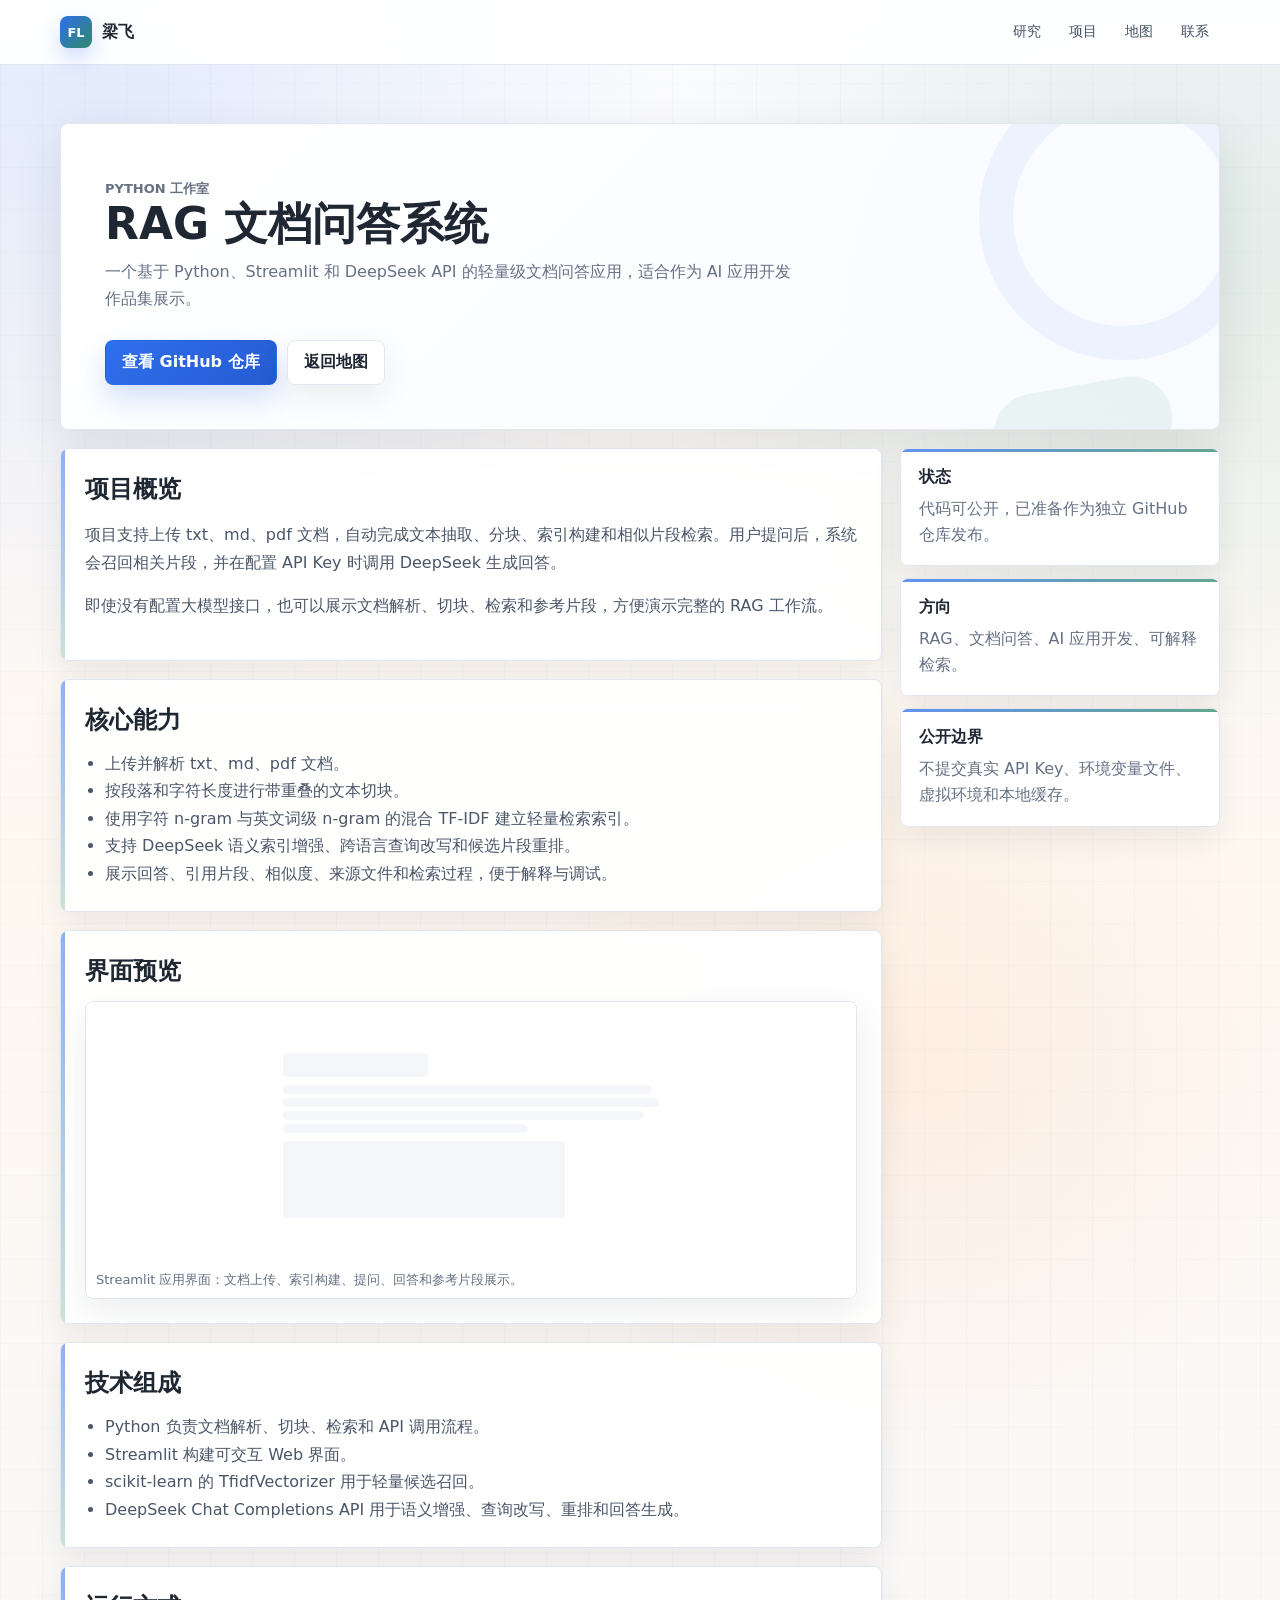
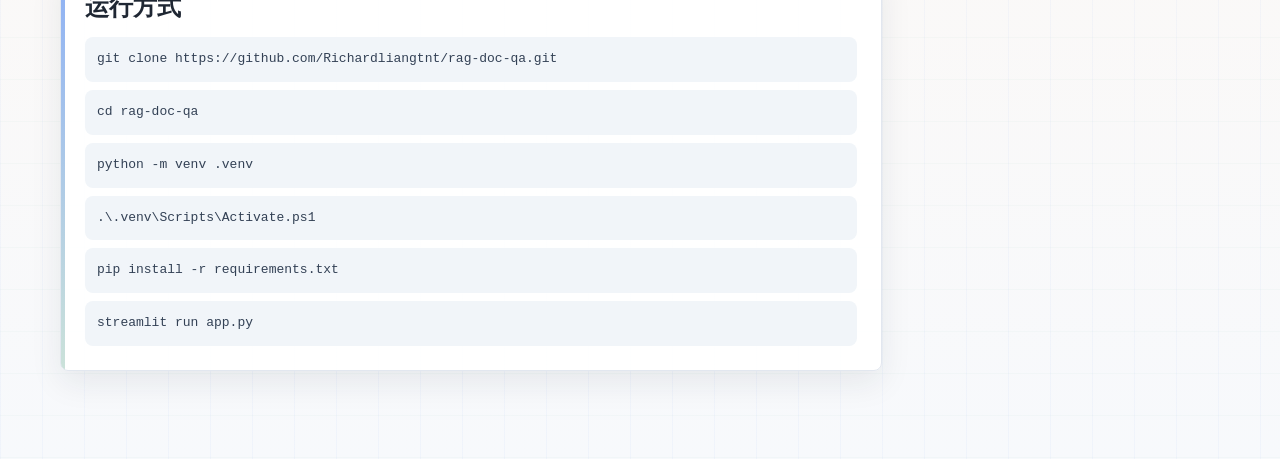
==== projects/rag-doc-qa.html @ cb19a10b "Add RAG document QA portfolio page" ====
<!doctype html>
<html lang="zh-CN">
<head>
  <meta charset="utf-8">
  <meta name="viewport" content="width=device-width, initial-scale=1">
  <title>RAG 文档问答系统 | 梁飞</title>
  <meta name="description" content="基于 Python、Streamlit 和 DeepSeek API 的轻量级 RAG 文档问答项目展示。">
  <link rel="icon" href="../assets/favicon.svg" type="image/svg+xml">
  <meta property="og:type" content="article">
  <meta property="og:title" content="RAG 文档问答系统 | 梁飞">
  <meta property="og:description" content="上传文档、构建轻量检索索引，并结合 DeepSeek API 生成带参考片段的回答。">
  <meta property="og:image" content="../assets/img/rag-app-preview.png">
  <meta name="twitter:card" content="summary_large_image">
  <meta name="twitter:title" content="RAG 文档问答系统 | 梁飞">
  <meta name="twitter:description" content="基于 Python、Streamlit 和 DeepSeek API 的轻量级 RAG 文档问答项目展示。">
  <meta name="twitter:image" content="../assets/img/rag-app-preview.png">
  <link rel="stylesheet" href="../assets/css/styles.css">
</head>
<body>
  <header class="site-header">
    <nav class="nav" aria-label="Primary navigation">
      <a class="brand" href="../index.html"><span class="brand-mark">FL</span><span>梁飞</span></a>
      <div class="nav-links">
        <a href="../index.html#research">研究</a>
        <a href="../index.html#projects">项目</a>
        <a href="../index.html#map">地图</a>
        <a href="../index.html#contact">联系</a>
      </div>
    </nav>
  </header>

  <main class="page project-page">
    <section class="project-hero">
      <p class="eyebrow"><span class="notranslate" translate="no">Python</span> 工作室</p>
      <h1><span class="notranslate" translate="no">RAG</span> 文档问答系统</h1>
      <p>一个基于 <span class="notranslate" translate="no">Python</span>、<span class="notranslate" translate="no">Streamlit</span> 和 <span class="notranslate" translate="no">DeepSeek API</span> 的轻量级文档问答应用，适合作为 AI 应用开发作品集展示。</p>
      <div class="hero-actions">
        <a class="primary-action" href="https://github.com/Richardliangtnt/rag-doc-qa" target="_blank" rel="noreferrer">查看 GitHub 仓库</a>
        <a class="secondary-action" href="../index.html#map">返回地图</a>
      </div>
    </section>

    <div class="project-layout">
      <div>
        <section class="content-block">
          <h2>项目概览</h2>
          <p>项目支持上传 <span class="notranslate" translate="no">txt</span>、<span class="notranslate" translate="no">md</span>、<span class="notranslate" translate="no">pdf</span> 文档，自动完成文本抽取、分块、索引构建和相似片段检索。用户提问后，系统会召回相关片段，并在配置 API Key 时调用 <span class="notranslate" translate="no">DeepSeek</span> 生成回答。</p>
          <p>即使没有配置大模型接口，也可以展示文档解析、切块、检索和参考片段，方便演示完整的 <span class="notranslate" translate="no">RAG</span> 工作流。</p>
        </section>

        <section class="content-block">
          <h2>核心能力</h2>
          <ul>
            <li>上传并解析 <span class="notranslate" translate="no">txt</span>、<span class="notranslate" translate="no">md</span>、<span class="notranslate" translate="no">pdf</span> 文档。</li>
            <li>按段落和字符长度进行带重叠的文本切块。</li>
            <li>使用字符 <span class="notranslate" translate="no">n-gram</span> 与英文词级 <span class="notranslate" translate="no">n-gram</span> 的混合 <span class="notranslate" translate="no">TF-IDF</span> 建立轻量检索索引。</li>
            <li>支持 <span class="notranslate" translate="no">DeepSeek</span> 语义索引增强、跨语言查询改写和候选片段重排。</li>
            <li>展示回答、引用片段、相似度、来源文件和检索过程，便于解释与调试。</li>
          </ul>
        </section>

        <section class="content-block">
          <h2>界面预览</h2>
          <div class="media-grid">
            <figure class="media-wide">
              <img src="../assets/img/rag-app-preview.png" alt="RAG 文档问答系统 Streamlit 界面预览">
              <figcaption><span class="notranslate" translate="no">Streamlit</span> 应用界面：文档上传、索引构建、提问、回答和参考片段展示。</figcaption>
            </figure>
          </div>
        </section>

        <section class="content-block">
          <h2>技术组成</h2>
          <ul>
            <li><span class="notranslate" translate="no">Python</span> 负责文档解析、切块、检索和 API 调用流程。</li>
            <li><span class="notranslate" translate="no">Streamlit</span> 构建可交互 Web 界面。</li>
            <li><span class="notranslate" translate="no">scikit-learn</span> 的 <span class="notranslate" translate="no">TfidfVectorizer</span> 用于轻量候选召回。</li>
            <li><span class="notranslate" translate="no">DeepSeek Chat Completions API</span> 用于语义增强、查询改写、重排和回答生成。</li>
          </ul>
        </section>

        <section class="content-block">
          <h2>运行方式</h2>
          <div class="code-list">
            <code>git clone https://github.com/Richardliangtnt/rag-doc-qa.git</code>
            <code>cd rag-doc-qa</code>
            <code>python -m venv .venv</code>
            <code>.\.venv\Scripts\Activate.ps1</code>
            <code>pip install -r requirements.txt</code>
            <code>streamlit run app.py</code>
          </div>
        </section>
      </div>

      <aside class="side-panel">
        <div class="project-card">
          <strong>状态</strong>
          <p>代码可公开，已准备作为独立 GitHub 仓库发布。</p>
        </div>
        <div class="project-card">
          <strong>方向</strong>
          <p><span class="notranslate" translate="no">RAG</span>、文档问答、AI 应用开发、可解释检索。</p>
        </div>
        <div class="project-card">
          <strong>公开边界</strong>
          <p>不提交真实 API Key、环境变量文件、虚拟环境和本地缓存。</p>
        </div>
      </aside>
    </div>
  </main>
  <script src="../assets/js/main.js?v=20260510-rag"></script>
</body>
</html>
---- assets/css/styles.css ----
:root {
  --ink: #1f2733;
  --muted: #667184;
  --line: #e2e7ef;
  --line-strong: #d4dce8;
  --paper: #ffffff;
  --soft: #f6f8fb;
  --clay: #f08b45;
  --clay-deep: #d96f2e;
  --cream: #fff0df;
  --blue: #2f6fed;
  --green: #2f8a68;
  --amber: #b97124;
  --violet: #6757c8;
  --red: #d64d42;
  --shadow: 0 18px 48px rgba(31, 39, 51, .10);
  --shadow-soft: 0 12px 32px rgba(31, 39, 51, .08);
}

* {
  box-sizing: border-box;
}

html {
  scroll-behavior: smooth;
}

body {
  margin: 0;
  color: var(--ink);
  background:
    linear-gradient(90deg, rgba(47, 111, 237, .035) 1px, transparent 1px),
    linear-gradient(0deg, rgba(47, 138, 104, .028) 1px, transparent 1px),
    radial-gradient(circle at 8% 6%, rgba(47, 111, 237, .12), transparent 26%),
    radial-gradient(circle at 92% 12%, rgba(47, 138, 104, .13), transparent 25%),
    radial-gradient(circle at 72% 52%, rgba(240, 139, 69, .10), transparent 28%),
    linear-gradient(180deg, #fbfcff 0%, #fff8f1 42%, #f7f9fc 100%);
  background-size: 42px 42px, 42px 42px, auto, auto, auto, auto;
  font-family: Inter, ui-sans-serif, system-ui, -apple-system, BlinkMacSystemFont, "Segoe UI", sans-serif;
  letter-spacing: 0;
}

a {
  color: inherit;
  text-decoration: none;
}

img {
  display: block;
  max-width: 100%;
}

.site-header {
  position: sticky;
  top: 0;
  z-index: 20;
  background: rgba(255, 255, 255, .92);
  border-bottom: 1px solid var(--line);
  backdrop-filter: blur(14px);
}

.nav {
  width: min(1160px, calc(100vw - 32px));
  min-height: 64px;
  margin: 0 auto;
  display: flex;
  align-items: center;
  justify-content: space-between;
  gap: 18px;
}

.brand {
  display: inline-flex;
  align-items: center;
  gap: 10px;
  font-weight: 800;
}

.brand-mark {
  width: 32px;
  height: 32px;
  border-radius: 8px;
  display: grid;
  place-items: center;
  color: #fff;
  background: linear-gradient(135deg, var(--blue), var(--green));
  box-shadow: 0 10px 20px rgba(47, 111, 237, .22);
  font-size: 13px;
}

.nav-links {
  display: flex;
  align-items: center;
  gap: 6px;
  color: #435064;
  font-size: 14px;
}

.nav-links a,
.text-link,
.button-link {
  min-height: 36px;
  display: inline-flex;
  align-items: center;
  justify-content: center;
  border-radius: 8px;
  padding: 8px 11px;
}

.nav-links a:hover,
.text-link:hover {
  background: #eef2f7;
}

.nav-links a.is-active {
  color: var(--ink);
  background: #eef2f7;
  font-weight: 850;
}

.button-link {
  color: white;
  background: linear-gradient(135deg, var(--ink), #344154);
  font-weight: 700;
  box-shadow: 0 12px 22px rgba(31, 39, 51, .16);
  transition: transform .18s ease, box-shadow .18s ease, filter .18s ease;
}

.button-link:hover,
.button-link:focus-visible {
  transform: translateY(-2px);
  filter: saturate(1.04);
  box-shadow: 0 16px 30px rgba(31, 39, 51, .20);
}

.page {
  width: min(1160px, calc(100vw - 32px));
  margin: 0 auto;
}

.hero {
  min-height: 560px;
  display: grid;
  grid-template-columns: 1.05fr .95fr;
  gap: 36px;
  align-items: center;
  padding: 72px 0 52px;
}

.hero > div:first-child {
  position: relative;
}

.hero > div:first-child::before {
  content: "";
  position: absolute;
  left: -34px;
  top: -28px;
  width: 132px;
  height: 132px;
  border-radius: 999px;
  background: radial-gradient(circle, rgba(47, 111, 237, .12), transparent 70%);
  z-index: -1;
}

.eyebrow {
  margin: 0 0 14px;
  color: var(--blue);
  font-size: 13px;
  font-weight: 800;
  text-transform: uppercase;
}

h1,
h2,
h3,
p {
  letter-spacing: 0;
}

h1 {
  margin: 0;
  font-size: clamp(42px, 7vw, 76px);
  line-height: .96;
}

.hero-copy {
  max-width: 720px;
  margin: 20px 0 0;
  color: var(--muted);
  font-size: 18px;
  line-height: 1.72;
}

.hero-actions {
  display: flex;
  flex-wrap: wrap;
  gap: 10px;
  margin-top: 28px;
}

.contact-actions {
  display: flex;
  flex-wrap: wrap;
  justify-content: flex-end;
  gap: 10px;
}

.primary-action,
.secondary-action {
  min-height: 44px;
  display: inline-flex;
  align-items: center;
  justify-content: center;
  border-radius: 8px;
  padding: 11px 16px;
  font-weight: 800;
  border: 1px solid transparent;
  transition: transform .18s ease, box-shadow .18s ease, border-color .18s ease, filter .18s ease;
}

.primary-action {
  color: #fff;
  background: linear-gradient(135deg, var(--blue), #255bd2);
  box-shadow: 0 14px 28px rgba(47, 111, 237, .20);
}

.secondary-action {
  background: #fff;
  border-color: var(--line);
  box-shadow: var(--shadow-soft);
}

.primary-action:hover,
.primary-action:focus-visible,
.secondary-action:hover,
.secondary-action:focus-visible {
  transform: translateY(-2px);
  filter: saturate(1.04);
}

.secondary-action:hover,
.secondary-action:focus-visible {
  border-color: rgba(47, 111, 237, .30);
  box-shadow: 0 16px 30px rgba(31, 39, 51, .11);
}

.agent-note {
  width: fit-content;
  max-width: 100%;
  margin: 18px 0 0;
  padding: 10px 12px;
  border: 1px solid rgba(47, 111, 237, .18);
  border-radius: 8px;
  color: #435064;
  background: rgba(255, 255, 255, .78);
  box-shadow: var(--shadow-soft);
  font-size: 13px;
  line-height: 1.55;
}

.hero-panel {
  display: grid;
  gap: 12px;
}

.metric {
  padding: 18px;
  border: 1px solid var(--line);
  border-radius: 8px;
  background:
    linear-gradient(135deg, rgba(255, 255, 255, .98), rgba(248, 251, 255, .94)),
    #fff;
  box-shadow: var(--shadow);
  transition: transform .22s ease, box-shadow .22s ease, border-color .22s ease;
}

.metric:hover {
  transform: translateY(-4px);
  border-color: rgba(47, 111, 237, .22);
  box-shadow: 0 24px 48px rgba(31, 39, 51, .13);
}

.metric strong {
  display: block;
  margin-bottom: 6px;
  font-size: 20px;
}

.metric span {
  color: var(--muted);
  line-height: 1.55;
}

.section {
  padding: 54px 0;
}

.reveal {
  opacity: 0;
  transform: translateY(18px);
  transition: opacity .48s ease, transform .48s ease;
}

.reveal.is-visible {
  opacity: 1;
  transform: none;
}

.section-head {
  display: flex;
  justify-content: space-between;
  align-items: end;
  gap: 18px;
  margin-bottom: 22px;
}

.section-head h2,
.project-hero h1 {
  margin: 0;
  font-size: clamp(28px, 4vw, 44px);
  line-height: 1.08;
}

.section-head p,
.project-hero p {
  margin: 10px 0 0;
  max-width: 700px;
  color: var(--muted);
  line-height: 1.7;
}

.work-grid {
  display: grid;
  grid-template-columns: repeat(2, minmax(0, 1fr));
  gap: 14px;
}

.personal-section {
  padding-top: 18px;
}

.visual-grid {
  display: grid;
  grid-template-columns: 1.1fr .9fr;
  gap: 14px;
}

.visual-card {
  min-height: 260px;
  overflow: hidden;
  display: flex;
  flex-direction: column;
  border: 1px solid var(--line);
  border-radius: 8px;
  background: linear-gradient(180deg, #fff, #fbfcff);
  box-shadow: var(--shadow);
  transition: transform .22s ease, box-shadow .22s ease, border-color .22s ease;
}

.visual-card-large {
  grid-row: span 2;
}

.visual-card img {
  width: 100%;
  height: 190px;
  object-fit: cover;
  object-position: top center;
  background: #fff;
  border-bottom: 1px solid var(--line);
  transition: transform .28s ease, filter .28s ease;
}

.visual-card-large img {
  height: 410px;
  object-fit: contain;
  padding: 18px;
}

.visual-card div {
  padding: 18px;
}

.visual-card strong {
  display: block;
  margin-bottom: 8px;
  font-size: 18px;
}

.visual-card p {
  margin: 0;
  color: var(--muted);
  line-height: 1.65;
}

.visual-card:hover,
.visual-card:focus-visible {
  transform: translateY(-8px);
  border-color: rgba(47, 111, 237, .36);
  box-shadow: 0 26px 58px rgba(31, 39, 51, .16);
}

.visual-card:hover img,
.visual-card:focus-visible img {
  transform: scale(1.025);
  filter: saturate(1.05) contrast(1.03);
}

.visual-card:focus-visible {
  outline: 3px solid rgba(47, 111, 237, .35);
  outline-offset: 3px;
}

.work-card,
.content-block,
.project-card {
  border: 1px solid var(--line);
  border-radius: 8px;
  background: rgba(255, 255, 255, .96);
  box-shadow: var(--shadow-soft);
}

.work-card {
  min-height: 218px;
  padding: 22px;
  display: flex;
  flex-direction: column;
  gap: 14px;
  position: relative;
  overflow: hidden;
  transition: transform .22s ease, box-shadow .22s ease, border-color .22s ease;
}

.work-card::before {
  content: "";
  position: absolute;
  left: 0;
  right: 0;
  top: 0;
  height: 3px;
  background: linear-gradient(90deg, var(--blue), var(--green), var(--amber));
  opacity: .72;
}

.work-card:hover {
  transform: translateY(-5px);
  border-color: rgba(47, 111, 237, .22);
  box-shadow: 0 24px 48px rgba(31, 39, 51, .13);
}

.work-card.featured {
  border-color: rgba(47, 111, 237, .28);
  background: linear-gradient(180deg, #fff, #f7faff);
}

.tag-row {
  display: flex;
  flex-wrap: wrap;
  gap: 7px;
}

.tag {
  display: inline-flex;
  align-items: center;
  min-height: 26px;
  padding: 5px 9px;
  border-radius: 999px;
  color: #334155;
  background: #eef2f7;
  font-size: 12px;
  font-weight: 750;
}

.tag.blue { color: #fff; background: var(--blue); }
.tag.green { color: #fff; background: var(--green); }
.tag.amber { color: #fff; background: var(--amber); }
.tag.violet { color: #fff; background: var(--violet); }

.work-card h3 {
  margin: 0;
  font-size: 22px;
}

.work-card p {
  margin: 0;
  color: var(--muted);
  line-height: 1.65;
}

.work-card .text-link {
  width: fit-content;
  margin-top: auto;
  padding-left: 0;
  color: var(--blue);
  font-weight: 800;
}

.map-shell {
  perspective: 1100px;
  border-radius: 8px;
  border: 1px solid #ecc7a6;
  overflow: hidden;
  background: #fff;
  box-shadow: var(--shadow);
}

.map-toolbar {
  min-height: 56px;
  padding: 14px 18px;
  display: flex;
  align-items: center;
  justify-content: space-between;
  gap: 14px;
  border-bottom: 1px solid #f0d5bd;
  background: #fffaf6;
}

.map-toolbar strong {
  display: block;
  font-size: 15px;
}

.map-toolbar span {
  display: block;
  color: #806553;
  font-size: 13px;
  line-height: 1.4;
}

.project-map {
  position: relative;
  height: 540px;
  overflow: hidden;
  cursor: crosshair;
  user-select: none;
  background:
    radial-gradient(circle at 15% 18%, rgba(255, 255, 255, .44), transparent 20%),
    radial-gradient(circle at 82% 10%, rgba(255, 245, 217, .45), transparent 22%),
    linear-gradient(90deg, rgba(255, 255, 255, .10) 1px, transparent 1px),
    linear-gradient(0deg, rgba(255, 255, 255, .10) 1px, transparent 1px),
    linear-gradient(160deg, #ffa65a 0%, var(--clay) 50%, var(--clay-deep) 100%);
  background-size: auto, auto, 64px 64px, 64px 64px, auto;
}

.project-map::before,
.project-map::after {
  content: "";
  position: absolute;
  pointer-events: none;
}

.project-map::before {
  inset: 0;
  background:
    linear-gradient(115deg, rgba(255, 255, 255, .24), transparent 35%),
    radial-gradient(circle at 50% 100%, rgba(92, 47, 24, .18), transparent 45%);
}

.project-map::after {
  right: 36px;
  top: 34px;
  width: 74px;
  height: 74px;
  border-radius: 999px;
  background: rgba(255, 246, 210, .75);
  box-shadow: 0 0 44px rgba(255, 237, 156, .58);
}

.map-cloud {
  position: absolute;
  z-index: 1;
  width: 118px;
  height: 34px;
  border-radius: 999px;
  background: rgba(255, 255, 255, .56);
  box-shadow: 24px -10px 0 rgba(255, 255, 255, .42), 48px 5px 0 rgba(255, 255, 255, .30);
  filter: blur(.2px);
  pointer-events: none;
}

.map-cloud.c1 {
  left: 70px;
  top: 42px;
}

.map-cloud.c2 {
  right: 120px;
  top: 92px;
  transform: scale(.78);
}

.map-lake {
  position: absolute;
  z-index: 1;
  right: 52px;
  bottom: 42px;
  width: 138px;
  height: 54px;
  border-radius: 52% 48% 56% 44%;
  background:
    linear-gradient(135deg, rgba(255, 255, 255, .38), transparent 44%),
    linear-gradient(180deg, #99d9eb, #57afd1);
  box-shadow: inset 0 0 0 5px rgba(255, 255, 255, .22), 0 18px 24px rgba(64, 97, 105, .18);
  transform: rotate(-8deg) skewX(-8deg);
}

.map-ground {
  position: absolute;
  left: 50%;
  top: 52%;
  width: 760px;
  height: 360px;
  border-radius: 28px;
  background:
    linear-gradient(135deg, rgba(255, 249, 238, .95), rgba(255, 222, 187, .88)),
    repeating-linear-gradient(90deg, rgba(214, 142, 78, .08) 0 1px, transparent 1px 34px);
  transform: translate(-50%, -50%) rotate(-8deg) skewX(-8deg);
  box-shadow: 0 28px 0 rgba(180, 91, 40, .30), 0 52px 52px rgba(120, 62, 28, .22);
}

.map-ground::before {
  content: "";
  position: absolute;
  inset: 20px;
  border: 2px dashed rgba(203, 139, 82, .22);
  border-radius: 22px;
}

.map-ground::after {
  content: "";
  position: absolute;
  left: 38px;
  right: 38px;
  bottom: -26px;
  height: 34px;
  border-radius: 0 0 24px 24px;
  background: rgba(146, 74, 38, .22);
}

.map-road {
  position: absolute;
  left: 50%;
  top: 52%;
  width: 680px;
  height: 44px;
  border-radius: 8px;
  background:
    linear-gradient(90deg, rgba(255, 255, 255, .34) 0 8px, transparent 8px 24px),
    linear-gradient(180deg, #ffe0c2, #f4bd8c);
  background-size: 38px 100%, auto;
  transform: translate(-50%, -50%) rotate(-8deg) skewX(-8deg);
  box-shadow: inset 0 0 0 2px rgba(181, 103, 52, .10), 0 12px 18px rgba(128, 65, 32, .13);
}

.map-road::after {
  content: "";
  position: absolute;
  left: 308px;
  top: -155px;
  width: 46px;
  height: 336px;
  border-radius: 8px;
  background:
    linear-gradient(0deg, rgba(255, 255, 255, .34) 0 8px, transparent 8px 24px),
    linear-gradient(180deg, #ffe0c2, #f4bd8c);
  background-size: 100% 38px, auto;
  box-shadow: inset 0 0 0 2px rgba(181, 103, 52, .10);
}

.map-road.branch {
  width: 360px;
  left: 35%;
  top: 36%;
  transform: translate(-50%, -50%) rotate(-28deg) skewX(-8deg);
}

.map-road.branch::after {
  display: none;
}

.map-building {
  --building: var(--blue);
  --building-side: rgba(35, 65, 124, .30);
  --roof: rgba(255, 255, 255, .24);
  position: absolute;
  z-index: 5;
  width: 132px;
  min-height: 90px;
  display: grid;
  place-items: center;
  padding: 12px;
  border: 0;
  border-radius: 8px 8px 5px 5px;
  color: #fff;
  background:
    linear-gradient(135deg, var(--roof), transparent 40%),
    linear-gradient(180deg, color-mix(in srgb, var(--building), white 8%), var(--building));
  box-shadow:
    0 20px 0 var(--building-side),
    0 31px 24px rgba(81, 47, 28, .24);
  transform: rotate(-8deg) skewX(-6deg);
  transform-origin: center bottom;
  transition: transform .22s ease, box-shadow .22s ease, filter .22s ease;
  cursor: pointer;
}

.map-building::before {
  content: "";
  position: absolute;
  left: 9px;
  right: 9px;
  top: -18px;
  height: 28px;
  border-radius: 7px 7px 4px 4px;
  background:
    linear-gradient(135deg, rgba(255, 255, 255, .38), transparent 45%),
    color-mix(in srgb, var(--building), black 10%);
  transform: skewX(-18deg);
  box-shadow: 0 10px 16px rgba(81, 47, 28, .16);
}

.map-building::after {
  content: "";
  position: absolute;
  right: -13px;
  top: 6px;
  width: 14px;
  height: calc(100% + 12px);
  border-radius: 0 5px 5px 0;
  background: var(--building-side);
  transform: skewY(40deg);
  transform-origin: left top;
}

.map-building span {
  position: relative;
  z-index: 1;
  display: block;
  transform: skewX(6deg) rotate(8deg);
  font-size: 16px;
  line-height: 1.05;
  font-weight: 900;
  text-align: center;
  text-shadow: 0 4px 0 rgba(78, 42, 27, .14);
}

.map-building small {
  display: block;
  margin-top: 6px;
  font-size: 11px;
  line-height: 1.25;
  font-weight: 750;
  opacity: .9;
}

.map-building[data-project="published"] { left: 90px; top: 95px; --building: var(--blue); --building-side: rgba(27, 74, 160, .34); }
.map-building[data-project="rl"] { left: 372px; top: 78px; --building: var(--violet); --building-side: rgba(76, 62, 158, .34); }
.map-building[data-project="iot"] { right: 130px; top: 168px; --building: var(--green); --building-side: rgba(39, 111, 82, .34); }
.map-building[data-project="traffic"] { left: 222px; bottom: 72px; --building: var(--amber); --building-side: rgba(142, 85, 31, .34); color: #fff8ed; }
.map-building[data-project="python"] { right: 190px; bottom: 70px; --building: #fff0ba; --building-side: rgba(154, 112, 46, .30); color: #4e3823; }

.map-building:hover,
.map-building:focus-visible {
  transform: translateY(-8px) rotate(-8deg) skewX(-6deg);
  filter: saturate(1.08) contrast(1.04);
  box-shadow:
    0 24px 0 var(--building-side),
    0 42px 34px rgba(81, 47, 28, .28);
}

.map-building.is-active {
  outline: 4px solid rgba(255, 255, 255, .82);
  transform: translateY(-9px) rotate(-8deg) skewX(-6deg);
  box-shadow:
    0 25px 0 var(--building-side),
    0 0 0 7px rgba(255, 255, 255, .28),
    0 42px 34px rgba(81, 47, 28, .30);
}

.tree,
.rock {
  position: absolute;
  z-index: 2;
}

.tree {
  width: 34px;
  height: 92px;
  border-radius: 18px 18px 6px 6px;
  background: linear-gradient(180deg, #fff079, #d9c846);
  box-shadow: 0 14px 18px rgba(112, 72, 30, .14);
}

.tree::after {
  content: "";
  position: absolute;
  bottom: -25px;
  left: 13px;
  width: 8px;
  height: 28px;
  border-radius: 3px;
  background: #b96e3d;
}

.tree.t1 { right: 66px; top: 66px; transform: rotate(-8deg); }
.tree.t2 { right: 336px; top: 48px; transform: rotate(5deg); }
.tree.t3 { left: 62px; bottom: 72px; transform: rotate(3deg); }
.tree.t4 { right: 70px; bottom: 104px; transform: rotate(7deg); }
.tree.t5 { left: 580px; bottom: 46px; transform: rotate(-6deg) scale(.72); }
.tree.t6 { left: 430px; top: 186px; transform: rotate(8deg) scale(.62); }

.rock {
  width: 42px;
  height: 18px;
  border-radius: 999px;
  background: linear-gradient(180deg, #fff7eb, #dfb894);
  box-shadow: 0 10px 14px rgba(101, 57, 26, .13);
}

.rock.r1 { left: 555px; top: 132px; }
.rock.r2 { left: 70px; top: 245px; }
.rock.r3 { right: 98px; top: 340px; }

.map-sign {
  position: absolute;
  z-index: 4;
  left: 52%;
  bottom: 26px;
  min-width: 126px;
  padding: 8px 10px;
  border: 2px solid #8a5232;
  border-radius: 7px;
  color: #5d3924;
  background: linear-gradient(180deg, #fff0ba, #e4b363);
  box-shadow: 0 14px 18px rgba(92, 48, 27, .18);
  font-size: 12px;
  font-weight: 900;
  text-align: center;
  transform: rotate(-8deg) skewX(-8deg);
  animation: sign-float 2.8s ease-in-out infinite;
}

.map-sign::after {
  content: "";
  position: absolute;
  left: 50%;
  top: 100%;
  width: 8px;
  height: 28px;
  border-radius: 0 0 3px 3px;
  background: #8a5232;
  transform: translateX(-50%);
}

@keyframes sign-float {
  0%,
  100% {
    translate: 0 0;
  }
  50% {
    translate: 0 -4px;
  }
}

.map-car {
  position: absolute;
  z-index: 9;
  left: 50%;
  top: 50%;
  width: 62px;
  height: 40px;
  border: 4px solid #7a3328;
  border-radius: 9px;
  background:
    linear-gradient(135deg, rgba(255, 255, 255, .28), transparent 42%),
    var(--red);
  box-shadow: 0 13px 0 rgba(122, 51, 40, .24), 0 25px 20px rgba(92, 48, 27, .26);
  transform: translate(-50%, -50%) rotate(-8deg);
  transition: transform .08s linear;
}

.map-car::before {
  content: "";
  position: absolute;
  left: 13px;
  top: -16px;
  width: 30px;
  height: 18px;
  border: 4px solid #7a3328;
  border-bottom: 0;
  border-radius: 7px 7px 0 0;
  background: #f5a069;
}

.map-car::after {
  content: "";
  position: absolute;
  left: 9px;
  top: 7px;
  width: 12px;
  height: 8px;
  border-radius: 3px;
  background: rgba(255, 244, 207, .84);
  box-shadow: 27px 0 0 rgba(255, 244, 207, .84);
}

.wheel {
  position: absolute;
  bottom: -11px;
  width: 15px;
  height: 15px;
  border: 3px solid #fff1e5;
  border-radius: 999px;
  background: #382c28;
}

.map-car.is-moving .wheel {
  animation: wheel-spin .34s linear infinite;
}

@keyframes wheel-spin {
  to {
    transform: rotate(360deg);
  }
}

.wheel.left { left: 6px; }
.wheel.right { right: 6px; }

.map-card {
  position: absolute;
  z-index: 15;
  left: 18px;
  bottom: 18px;
  width: min(380px, calc(100% - 36px));
  padding: 18px;
  border: 1px solid rgba(255, 255, 255, .72);
  border-radius: 8px;
  background: rgba(255, 255, 255, .94);
  box-shadow: 0 20px 44px rgba(86, 44, 21, .22);
  backdrop-filter: blur(12px);
  transform: translateY(0);
  animation: map-card-in .22s ease both;
}

@keyframes map-card-in {
  from {
    opacity: 0;
    transform: translateY(10px);
  }
  to {
    opacity: 1;
    transform: translateY(0);
  }
}

.map-card h3 {
  margin: 0 0 8px;
  font-size: 20px;
}

.map-card p {
  margin: 0 0 12px;
  color: var(--muted);
  line-height: 1.55;
}

.map-enter-hint {
  margin: 10px 0 0;
  color: #806553;
  font-size: 12px;
  font-weight: 750;
}

.map-card.is-hidden {
  display: none;
}

.preview-page {
  padding-bottom: 70px;
}

.preview-hero {
  margin-top: 34px;
}

.three-preview-shell {
  margin-top: 18px;
  overflow: hidden;
  border: 1px solid #ecc7a6;
  border-radius: 8px;
  background: #fff;
  box-shadow: var(--shadow);
}

.three-preview-toolbar {
  min-height: 58px;
  padding: 14px 18px;
  display: flex;
  align-items: center;
  justify-content: space-between;
  gap: 14px;
  border-bottom: 1px solid #f0d5bd;
  background: #fffaf6;
}

.three-preview-toolbar strong,
.three-preview-toolbar span {
  display: block;
}

.three-preview-toolbar span {
  margin-top: 2px;
  color: #806553;
  font-size: 13px;
}

.three-stage {
  position: relative;
  height: min(720px, calc(100vh - 220px));
  min-height: 520px;
  overflow: hidden;
  background: #ffa65a;
  cursor: grab;
  touch-action: none;
}

.three-stage:active {
  cursor: grabbing;
}

.three-stage canvas {
  width: 100%;
  height: 100%;
  display: block;
}

.three-label-layer {
  position: absolute;
  inset: 0;
  z-index: 3;
  pointer-events: none;
}

.three-label {
  position: absolute;
  max-width: 150px;
  min-height: 30px;
  border: 1px solid rgba(255, 255, 255, .70);
  border-radius: 8px;
  padding: 6px 9px;
  color: #263241;
  background: rgba(255, 255, 255, .86);
  box-shadow: 0 12px 24px rgba(76, 40, 19, .16);
  font-size: 12px;
  font-weight: 850;
  line-height: 1.25;
  pointer-events: auto;
  backdrop-filter: blur(10px);
}

.three-label:hover,
.three-label:focus-visible {
  background: #fff;
  outline: 3px solid rgba(47, 111, 237, .24);
}

.three-project-card {
  position: absolute;
  z-index: 4;
  left: 18px;
  bottom: 18px;
  width: min(380px, calc(100% - 36px));
  padding: 18px;
  border: 1px solid rgba(255, 255, 255, .76);
  border-radius: 8px;
  background: rgba(255, 255, 255, .94);
  box-shadow: 0 20px 44px rgba(86, 44, 21, .24);
  backdrop-filter: blur(12px);
  transform: translateY(10px);
  opacity: 0;
  transition: opacity .2s ease, transform .2s ease;
}

.three-project-card.is-visible {
  transform: translateY(0);
  opacity: 1;
}

.three-project-card h2 {
  margin: 10px 0 8px;
  font-size: 22px;
}

.three-project-card p {
  margin: 0 0 12px;
  color: var(--muted);
  line-height: 1.55;
}

.three-loading {
  position: absolute;
  inset: 0;
  z-index: 5;
  display: grid;
  place-items: center;
  color: #fff;
  background: linear-gradient(160deg, #ffa65a, #d96f2e);
  font-weight: 850;
}

.project-page {
  padding: 58px 0 70px;
}

.project-hero {
  position: relative;
  overflow: hidden;
  padding: 44px;
  border: 1px solid var(--line);
  border-radius: 8px;
  background:
    linear-gradient(135deg, rgba(255, 255, 255, .97), rgba(248, 251, 255, .92)),
    radial-gradient(circle at 86% 18%, rgba(47, 111, 237, .12), transparent 26%),
    #fff;
  box-shadow: var(--shadow);
}

.project-hero::before {
  content: "";
  position: absolute;
  right: -48px;
  top: -52px;
  width: 220px;
  height: 220px;
  border-radius: 999px;
  border: 34px solid rgba(47, 111, 237, .06);
}

.project-hero::after {
  content: "";
  position: absolute;
  right: 46px;
  bottom: -38px;
  width: 180px;
  height: 82px;
  border-radius: 999px;
  background: rgba(47, 138, 104, .08);
  transform: rotate(-10deg);
}

.project-hero > * {
  position: relative;
  z-index: 1;
}

.project-layout {
  display: grid;
  grid-template-columns: minmax(0, 1fr) 320px;
  gap: 18px;
  margin-top: 18px;
}

.content-block {
  position: relative;
  overflow: hidden;
  padding: 24px;
  margin-bottom: 18px;
  transition: transform .2s ease, box-shadow .2s ease, border-color .2s ease;
}

.content-block::before {
  content: "";
  position: absolute;
  left: 0;
  top: 0;
  width: 4px;
  height: 100%;
  background: linear-gradient(180deg, rgba(47, 111, 237, .55), rgba(47, 138, 104, .25));
}

.content-block:hover {
  transform: translateY(-2px);
  border-color: rgba(47, 111, 237, .18);
  box-shadow: 0 18px 42px rgba(31, 39, 51, .11);
}

.content-block h2 {
  margin: 0 0 14px;
  font-size: 24px;
}

.content-block h3 {
  margin: 20px 0 10px;
  font-size: 18px;
}

.content-block p,
.content-block li {
  color: #4b5668;
  line-height: 1.72;
}

.content-block ul {
  margin: 0;
  padding-left: 20px;
}

.side-panel {
  align-self: start;
  position: sticky;
  top: 86px;
  display: grid;
  gap: 12px;
}

.project-card {
  position: relative;
  overflow: hidden;
  padding: 18px;
}

.project-card::before {
  content: "";
  position: absolute;
  inset: 0 0 auto;
  height: 3px;
  background: linear-gradient(90deg, var(--blue), var(--green));
  opacity: .75;
}

.project-card strong {
  display: block;
  margin-bottom: 8px;
}

.project-card p {
  margin: 0;
  color: var(--muted);
  line-height: 1.6;
}

.media-grid {
  display: grid;
  grid-template-columns: repeat(2, minmax(0, 1fr));
  gap: 12px;
}

.media-grid.figure-stack {
  grid-template-columns: 1fr;
}

.media-grid figure {
  margin: 0;
  overflow: hidden;
  border: 1px solid var(--line);
  border-radius: 8px;
  background: #fff;
  box-shadow: var(--shadow-soft);
  transition: transform .22s ease, box-shadow .22s ease, border-color .22s ease;
}

.media-grid figure:hover,
.paper-gallery figure:hover {
  transform: translateY(-4px);
  border-color: rgba(47, 111, 237, .24);
  box-shadow: 0 22px 44px rgba(31, 39, 51, .13);
}

.media-grid img {
  width: 100%;
  height: 260px;
  object-fit: cover;
  object-position: top center;
  background: #fff;
  transition: transform .28s ease, filter .28s ease;
}

.media-grid figure:hover img {
  transform: scale(1.018);
  filter: saturate(1.04) contrast(1.02);
}

.media-grid .media-wide {
  grid-column: 1 / -1;
}

.interface-gallery img {
  height: 300px;
  border-bottom: 1px solid var(--line);
}

.interface-gallery .media-wide img {
  height: auto;
}

.media-grid figcaption {
  padding: 9px 10px;
  color: var(--muted);
  font-size: 13px;
}

.figure-stack figure {
  overflow-x: auto;
  background: #fff;
}

.figure-stack img {
  width: 100%;
  height: auto;
  min-width: 760px;
  object-fit: contain;
  background: #fff;
}

.paper-gallery {
  display: grid;
  grid-template-columns: repeat(2, minmax(0, 1fr));
  gap: 14px;
}

.paper-gallery figure {
  margin: 0;
  overflow: hidden;
  border: 1px solid var(--line);
  border-radius: 8px;
  background: #fff;
  box-shadow: 0 14px 34px rgba(31, 39, 51, .08);
  transition: transform .22s ease, box-shadow .22s ease, border-color .22s ease;
}

.paper-gallery img {
  width: 100%;
  height: 280px;
  object-fit: contain;
  object-position: top center;
  padding: 12px;
  background: #fff;
  border-bottom: 1px solid var(--line);
}

.paper-gallery figcaption {
  padding: 12px 14px;
  color: var(--muted);
  font-size: 13px;
  line-height: 1.55;
}

.paper-gallery .paper-feature {
  grid-column: 1 / -1;
}

.paper-gallery .paper-feature img {
  height: 430px;
}

.code-list {
  display: grid;
  gap: 8px;
}

.code-list code,
.citation {
  display: block;
  overflow-wrap: anywhere;
  padding: 12px;
  border-radius: 8px;
  color: #334155;
  background: #f1f5f9;
  line-height: 1.6;
}

.site-footer {
  margin-top: 60px;
  padding: 28px 0 44px;
  color: var(--muted);
  border-top: 1px solid var(--line);
}

.footer-row {
  width: min(1160px, calc(100vw - 32px));
  margin: 0 auto;
  display: flex;
  justify-content: space-between;
  gap: 18px;
}

@media (prefers-reduced-motion: reduce) {
  html {
    scroll-behavior: auto;
  }

  *,
  *::before,
  *::after {
    animation-duration: .01ms !important;
    animation-iteration-count: 1 !important;
    scroll-behavior: auto !important;
    transition-duration: .01ms !important;
  }

  .reveal {
    opacity: 1;
    transform: none;
  }
}

@media (max-width: 920px) {
  .nav {
    align-items: flex-start;
    flex-direction: column;
    padding: 12px 0;
  }

  .nav-links {
    flex-wrap: wrap;
  }

  .hero,
  .project-layout {
    grid-template-columns: 1fr;
  }

  .hero {
    min-height: auto;
    padding-top: 42px;
  }

  .work-grid,
  .visual-grid,
  .paper-gallery,
  .media-grid {
    grid-template-columns: 1fr;
  }

  .paper-gallery .paper-feature img {
    height: 320px;
  }

  .visual-card-large {
    grid-row: auto;
  }

  .visual-card-large img {
    height: 300px;
  }

  .section-head,
  .map-toolbar,
  .three-preview-toolbar,
  .contact-actions,
  .footer-row {
    align-items: flex-start;
    flex-direction: column;
  }

  .contact-actions {
    justify-content: flex-start;
  }

  .three-stage {
    height: 620px;
  }

  .project-map {
    height: 680px;
  }

  .map-ground {
    width: 620px;
    height: 500px;
  }

  .map-road {
    width: 530px;
    top: 51%;
  }

  .map-building {
    width: 118px;
    min-height: 84px;
  }

  .map-building[data-project="published"] { left: 34px; top: 70px; }
  .map-building[data-project="rl"] { right: 40px; left: auto; top: 96px; }
  .map-building[data-project="iot"] { right: 36px; top: 294px; }
  .map-building[data-project="traffic"] { left: 34px; bottom: 118px; }
  .map-building[data-project="python"] { right: 42px; bottom: 80px; }

  .map-lake {
    right: 24px;
    bottom: 34px;
    width: 104px;
  }

  .map-sign {
    left: 42%;
    bottom: 28px;
  }

  .side-panel {
    position: static;
  }
}

@media (max-width: 560px) {
  .page {
    width: min(100vw - 24px, 1160px);
  }

  h1 {
    font-size: 42px;
  }

  .project-hero {
    padding: 24px;
  }

  .content-block {
    padding: 18px;
  }

  .agent-note {
    font-size: 12px;
  }

  .map-cloud.c2,
  .tree.t6,
  .rock.r3 {
    display: none;
  }

  .three-stage {
    min-height: 560px;
  }

  .three-project-card {
    left: 12px;
    bottom: 12px;
    width: calc(100% - 24px);
  }
}
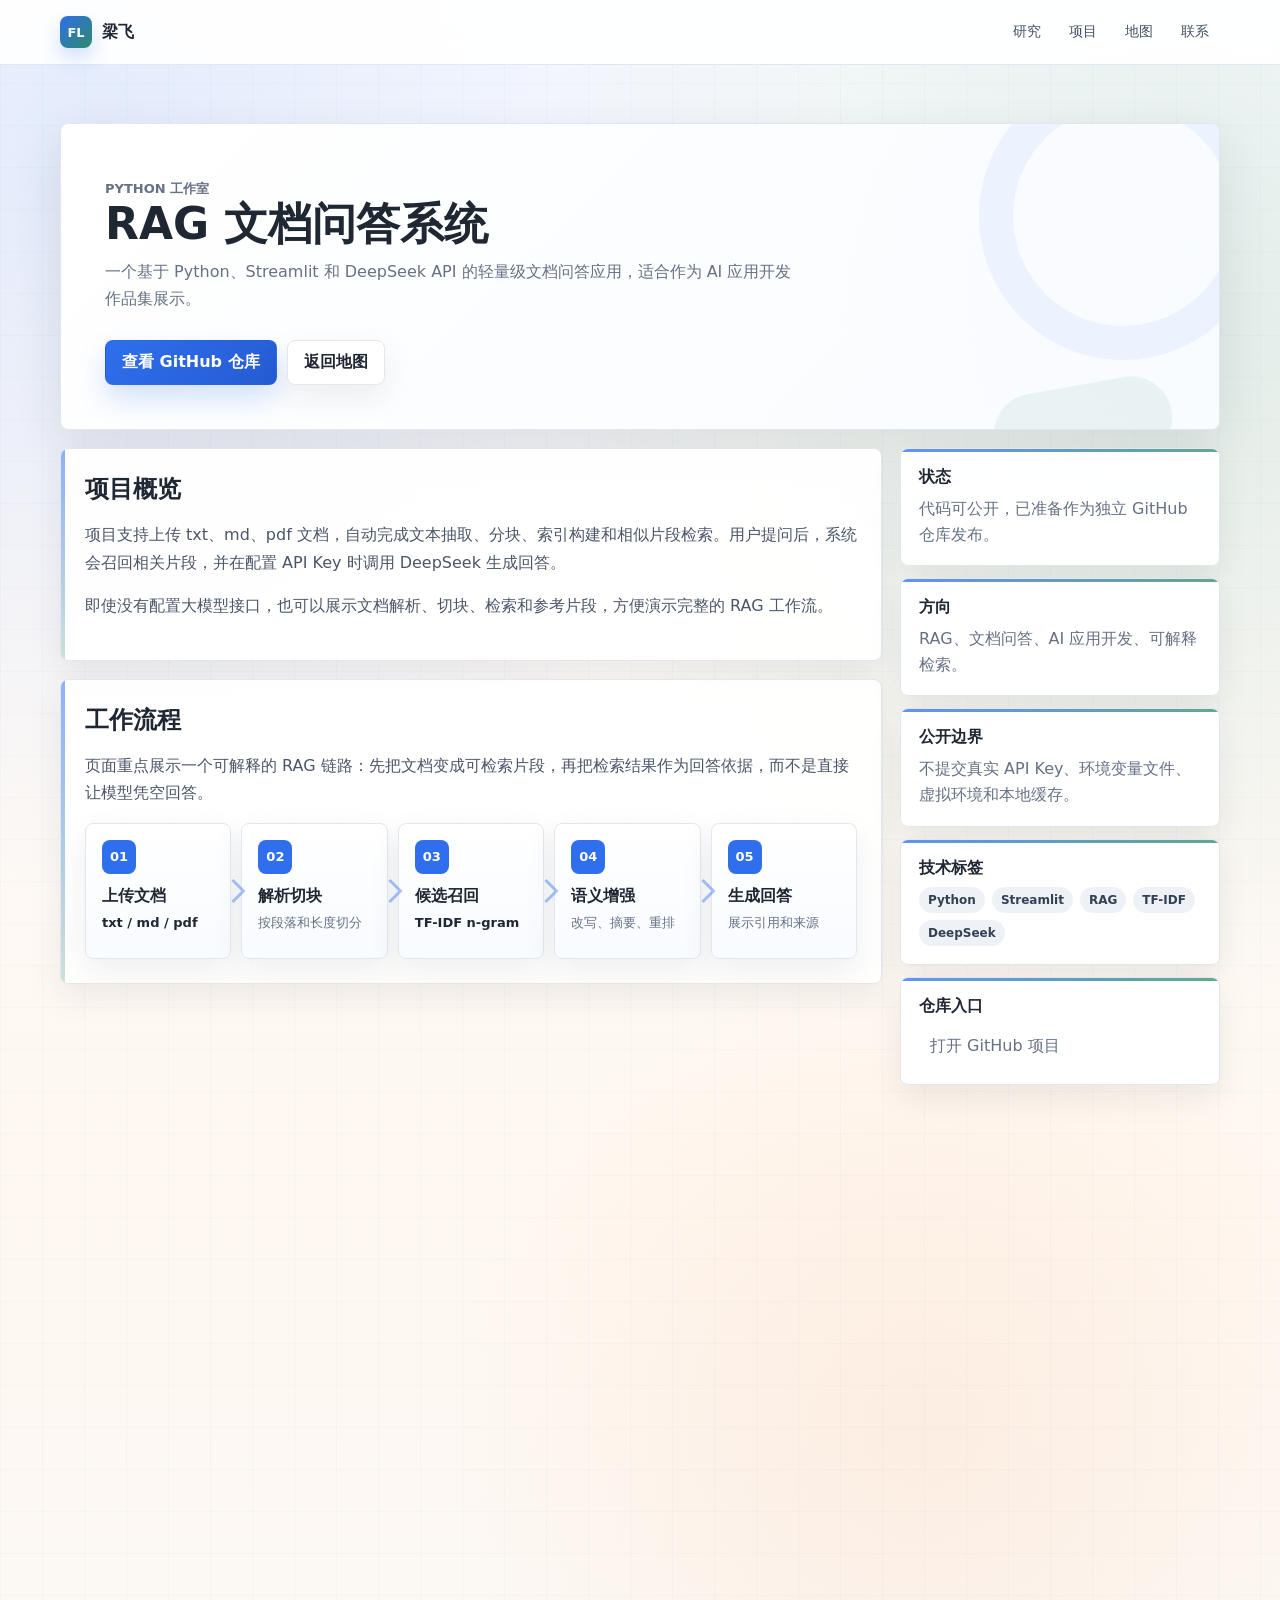
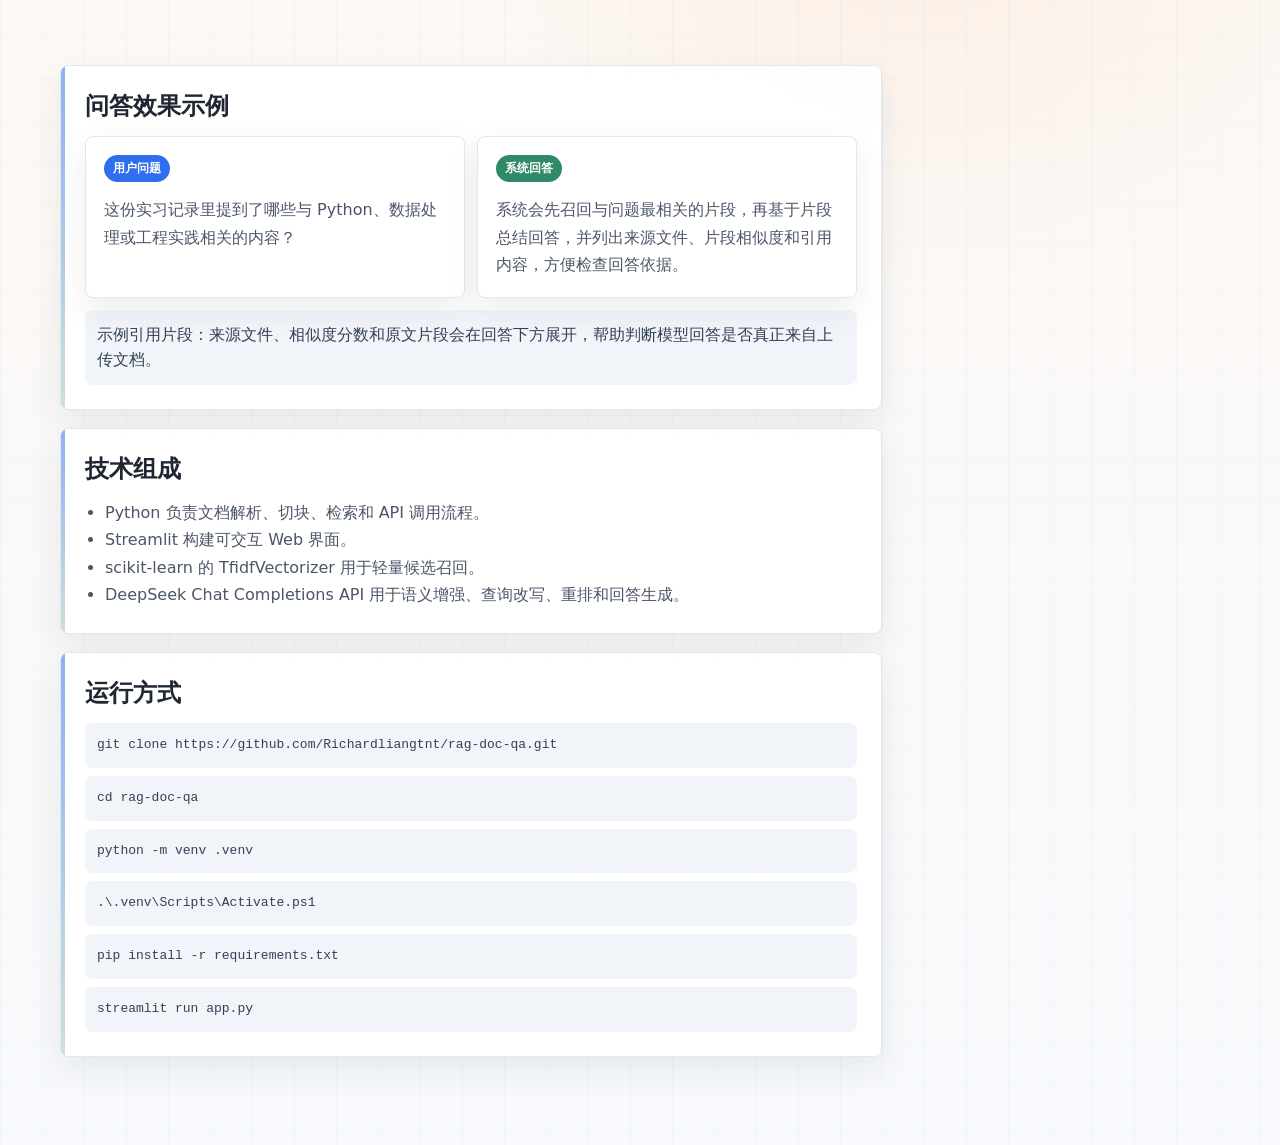
==== commit 61a7e403: "Enrich RAG document QA page" ====
--- a/projects/rag-doc-qa.html
+++ b/projects/rag-doc-qa.html
@@ -49,6 +49,38 @@
         </section>
 
         <section class="content-block">
+          <h2>工作流程</h2>
+          <p>页面重点展示一个可解释的 <span class="notranslate" translate="no">RAG</span> 链路：先把文档变成可检索片段，再把检索结果作为回答依据，而不是直接让模型凭空回答。</p>
+          <div class="flow-strip" aria-label="RAG 文档问答工作流程">
+            <div class="flow-step">
+              <strong>01</strong>
+              <span>上传文档</span>
+              <p><span class="notranslate" translate="no">txt / md / pdf</span></p>
+            </div>
+            <div class="flow-step">
+              <strong>02</strong>
+              <span>解析切块</span>
+              <p>按段落和长度切分</p>
+            </div>
+            <div class="flow-step">
+              <strong>03</strong>
+              <span>候选召回</span>
+              <p><span class="notranslate" translate="no">TF-IDF n-gram</span></p>
+            </div>
+            <div class="flow-step">
+              <strong>04</strong>
+              <span>语义增强</span>
+              <p>改写、摘要、重排</p>
+            </div>
+            <div class="flow-step">
+              <strong>05</strong>
+              <span>生成回答</span>
+              <p>展示引用和来源</p>
+            </div>
+          </div>
+        </section>
+
+        <section class="content-block">
           <h2>核心能力</h2>
           <ul>
             <li>上传并解析 <span class="notranslate" translate="no">txt</span>、<span class="notranslate" translate="no">md</span>、<span class="notranslate" translate="no">pdf</span> 文档。</li>
@@ -66,6 +98,23 @@
               <img src="../assets/img/rag-app-preview.png" alt="RAG 文档问答系统 Streamlit 界面预览">
               <figcaption><span class="notranslate" translate="no">Streamlit</span> 应用界面：文档上传、索引构建、提问、回答和参考片段展示。</figcaption>
             </figure>
+          </div>
+        </section>
+
+        <section class="content-block">
+          <h2>问答效果示例</h2>
+          <div class="qa-showcase">
+            <div class="qa-panel">
+              <span class="tag blue">用户问题</span>
+              <p>这份实习记录里提到了哪些与 <span class="notranslate" translate="no">Python</span>、数据处理或工程实践相关的内容？</p>
+            </div>
+            <div class="qa-panel">
+              <span class="tag green">系统回答</span>
+              <p>系统会先召回与问题最相关的片段，再基于片段总结回答，并列出来源文件、片段相似度和引用内容，方便检查回答依据。</p>
+            </div>
+          </div>
+          <div class="citation">
+            示例引用片段：来源文件、相似度分数和原文片段会在回答下方展开，帮助判断模型回答是否真正来自上传文档。
           </div>
         </section>
 
@@ -105,6 +154,20 @@
           <strong>公开边界</strong>
           <p>不提交真实 API Key、环境变量文件、虚拟环境和本地缓存。</p>
         </div>
+        <div class="project-card">
+          <strong>技术标签</strong>
+          <div class="tag-row">
+            <span class="tag notranslate" translate="no">Python</span>
+            <span class="tag notranslate" translate="no">Streamlit</span>
+            <span class="tag notranslate" translate="no">RAG</span>
+            <span class="tag notranslate" translate="no">TF-IDF</span>
+            <span class="tag notranslate" translate="no">DeepSeek</span>
+          </div>
+        </div>
+        <div class="project-card">
+          <strong>仓库入口</strong>
+          <p><a class="text-link" href="https://github.com/Richardliangtnt/rag-doc-qa" target="_blank" rel="noreferrer">打开 GitHub 项目</a></p>
+        </div>
       </aside>
     </div>
   </main>
--- a/assets/css/styles.css
+++ b/assets/css/styles.css
@@ -1371,6 +1371,87 @@
   line-height: 1.6;
 }
 
+.flow-strip {
+  display: grid;
+  grid-template-columns: repeat(5, minmax(0, 1fr));
+  gap: 10px;
+  margin-top: 16px;
+}
+
+.flow-step {
+  position: relative;
+  min-height: 136px;
+  padding: 16px;
+  border: 1px solid var(--line);
+  border-radius: 8px;
+  background: linear-gradient(180deg, #fff, #f8fbff);
+  box-shadow: var(--shadow-soft);
+}
+
+.flow-step::after {
+  content: "";
+  position: absolute;
+  top: 50%;
+  right: -12px;
+  z-index: 2;
+  width: 14px;
+  height: 14px;
+  border-top: 3px solid rgba(47, 111, 237, .42);
+  border-right: 3px solid rgba(47, 111, 237, .42);
+  transform: translateY(-50%) rotate(45deg);
+}
+
+.flow-step:last-child::after {
+  display: none;
+}
+
+.flow-step strong {
+  display: inline-grid;
+  width: 34px;
+  height: 34px;
+  place-items: center;
+  margin-bottom: 12px;
+  border-radius: 8px;
+  color: #fff;
+  background: var(--blue);
+  font-size: 13px;
+}
+
+.flow-step span {
+  display: block;
+  color: var(--ink);
+  font-weight: 850;
+}
+
+.flow-step p {
+  margin: 6px 0 0;
+  color: var(--muted);
+  font-size: 13px;
+  line-height: 1.5;
+}
+
+.qa-showcase {
+  display: grid;
+  grid-template-columns: repeat(2, minmax(0, 1fr));
+  gap: 12px;
+  margin: 14px 0 12px;
+}
+
+.qa-panel {
+  min-height: 160px;
+  padding: 18px;
+  border: 1px solid var(--line);
+  border-radius: 8px;
+  background: #fff;
+  box-shadow: var(--shadow-soft);
+}
+
+.qa-panel p {
+  margin: 14px 0 0;
+  color: #4b5668;
+  line-height: 1.72;
+}
+
 .site-footer {
   margin-top: 60px;
   padding: 28px 0 44px;
@@ -1430,8 +1511,24 @@
   .work-grid,
   .visual-grid,
   .paper-gallery,
-  .media-grid {
+  .media-grid,
+  .qa-showcase {
     grid-template-columns: 1fr;
+  }
+
+  .flow-strip {
+    grid-template-columns: 1fr;
+  }
+
+  .flow-step {
+    min-height: auto;
+  }
+
+  .flow-step::after {
+    top: auto;
+    right: 50%;
+    bottom: -12px;
+    transform: translateX(50%) rotate(135deg);
   }
 
   .paper-gallery .paper-feature img {
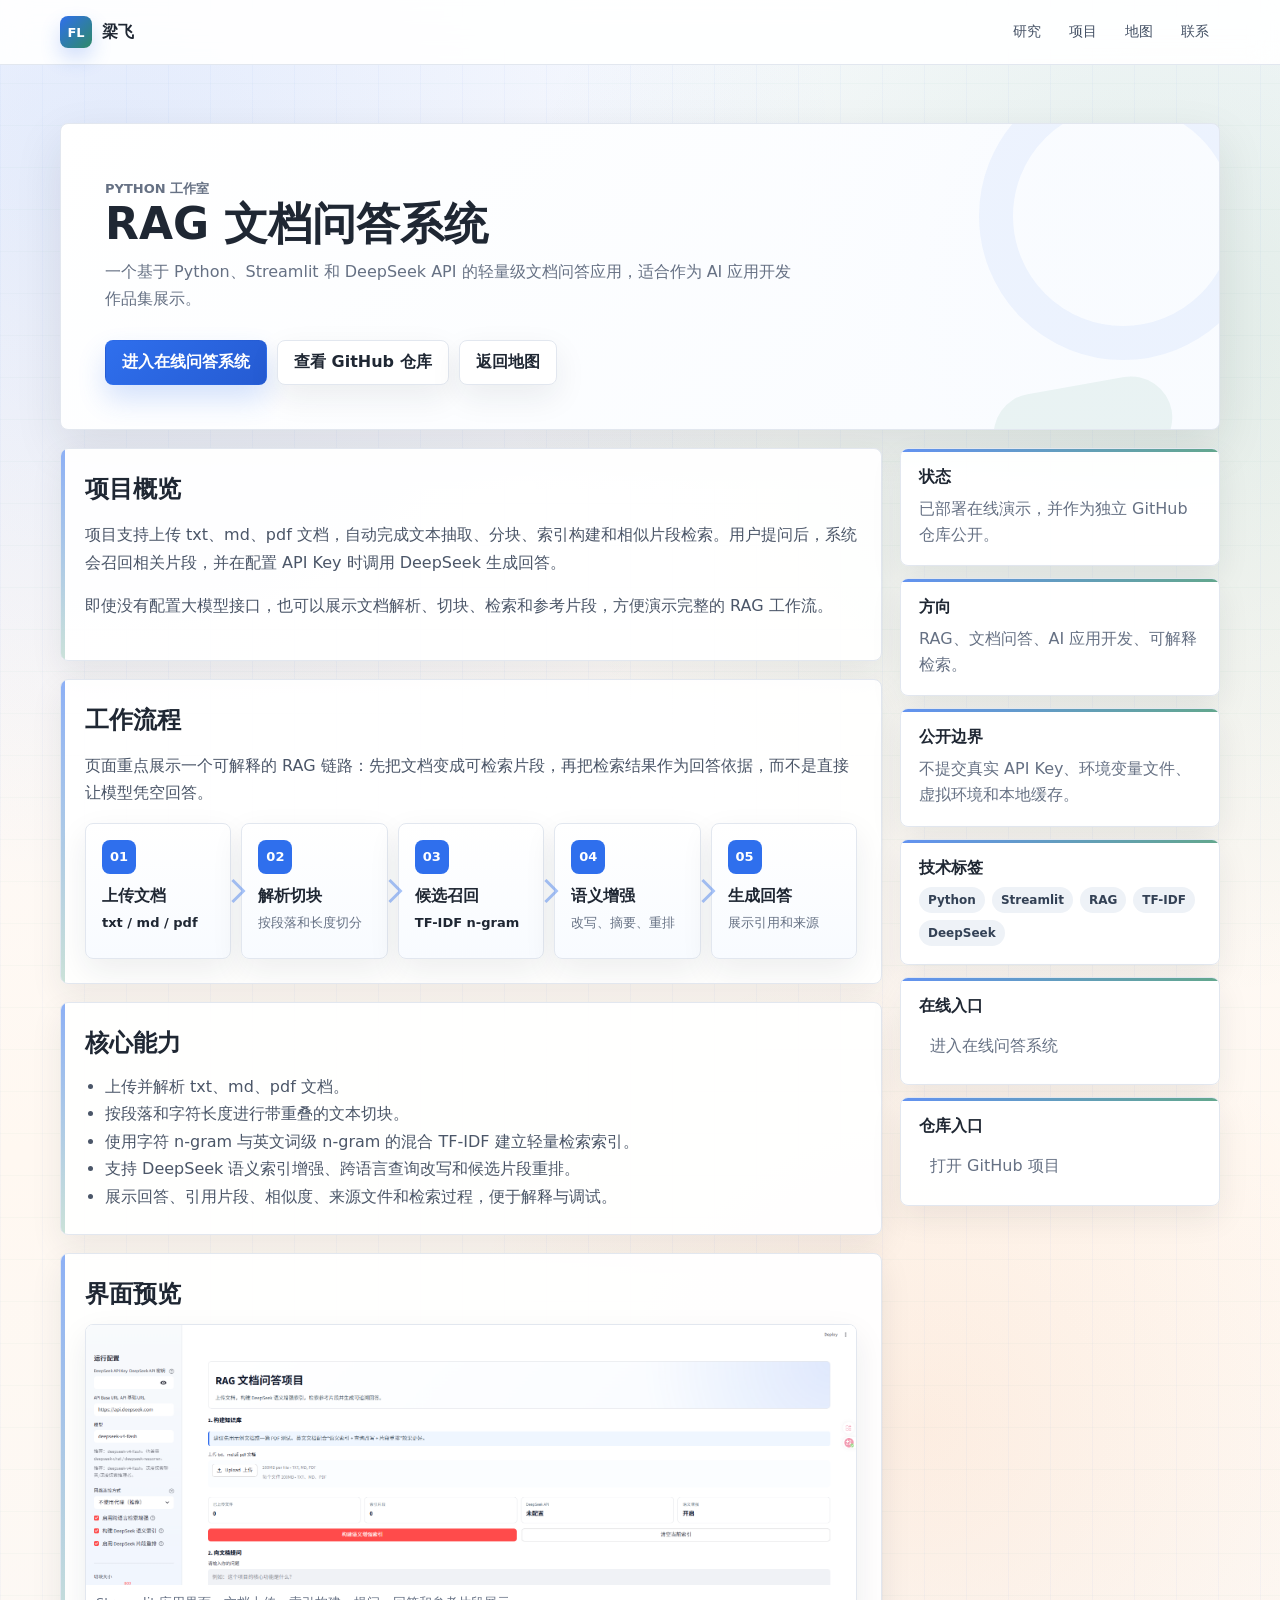
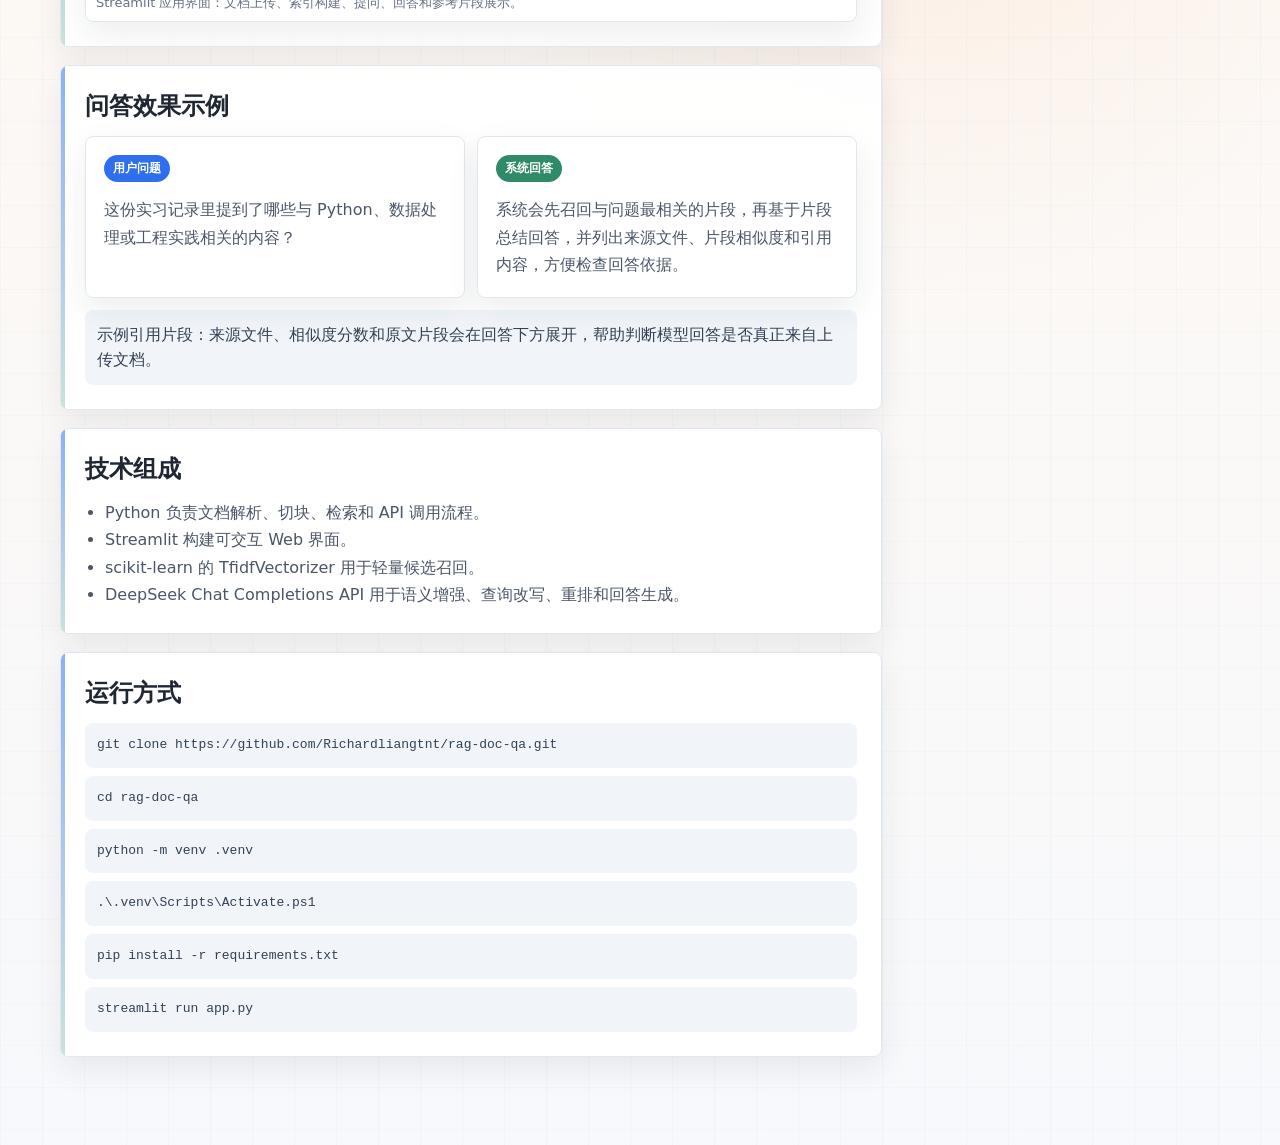
==== commit f92ab4d3: "Add live RAG app link" ====
--- a/projects/rag-doc-qa.html
+++ b/projects/rag-doc-qa.html
@@ -35,7 +35,8 @@
       <h1><span class="notranslate" translate="no">RAG</span> 文档问答系统</h1>
       <p>一个基于 <span class="notranslate" translate="no">Python</span>、<span class="notranslate" translate="no">Streamlit</span> 和 <span class="notranslate" translate="no">DeepSeek API</span> 的轻量级文档问答应用，适合作为 AI 应用开发作品集展示。</p>
       <div class="hero-actions">
-        <a class="primary-action" href="https://github.com/Richardliangtnt/rag-doc-qa" target="_blank" rel="noreferrer">查看 GitHub 仓库</a>
+        <a class="primary-action" href="https://rag-doc-app-wami9czpfcbpmspv2nlccv.streamlit.app/" target="_blank" rel="noreferrer">进入在线问答系统</a>
+        <a class="secondary-action" href="https://github.com/Richardliangtnt/rag-doc-qa" target="_blank" rel="noreferrer">查看 GitHub 仓库</a>
         <a class="secondary-action" href="../index.html#map">返回地图</a>
       </div>
     </section>
@@ -144,7 +145,7 @@
       <aside class="side-panel">
         <div class="project-card">
           <strong>状态</strong>
-          <p>代码可公开，已准备作为独立 GitHub 仓库发布。</p>
+          <p>已部署在线演示，并作为独立 GitHub 仓库公开。</p>
         </div>
         <div class="project-card">
           <strong>方向</strong>
@@ -165,6 +166,10 @@
           </div>
         </div>
         <div class="project-card">
+          <strong>在线入口</strong>
+          <p><a class="text-link" href="https://rag-doc-app-wami9czpfcbpmspv2nlccv.streamlit.app/" target="_blank" rel="noreferrer">进入在线问答系统</a></p>
+        </div>
+        <div class="project-card">
           <strong>仓库入口</strong>
           <p><a class="text-link" href="https://github.com/Richardliangtnt/rag-doc-qa" target="_blank" rel="noreferrer">打开 GitHub 项目</a></p>
         </div>
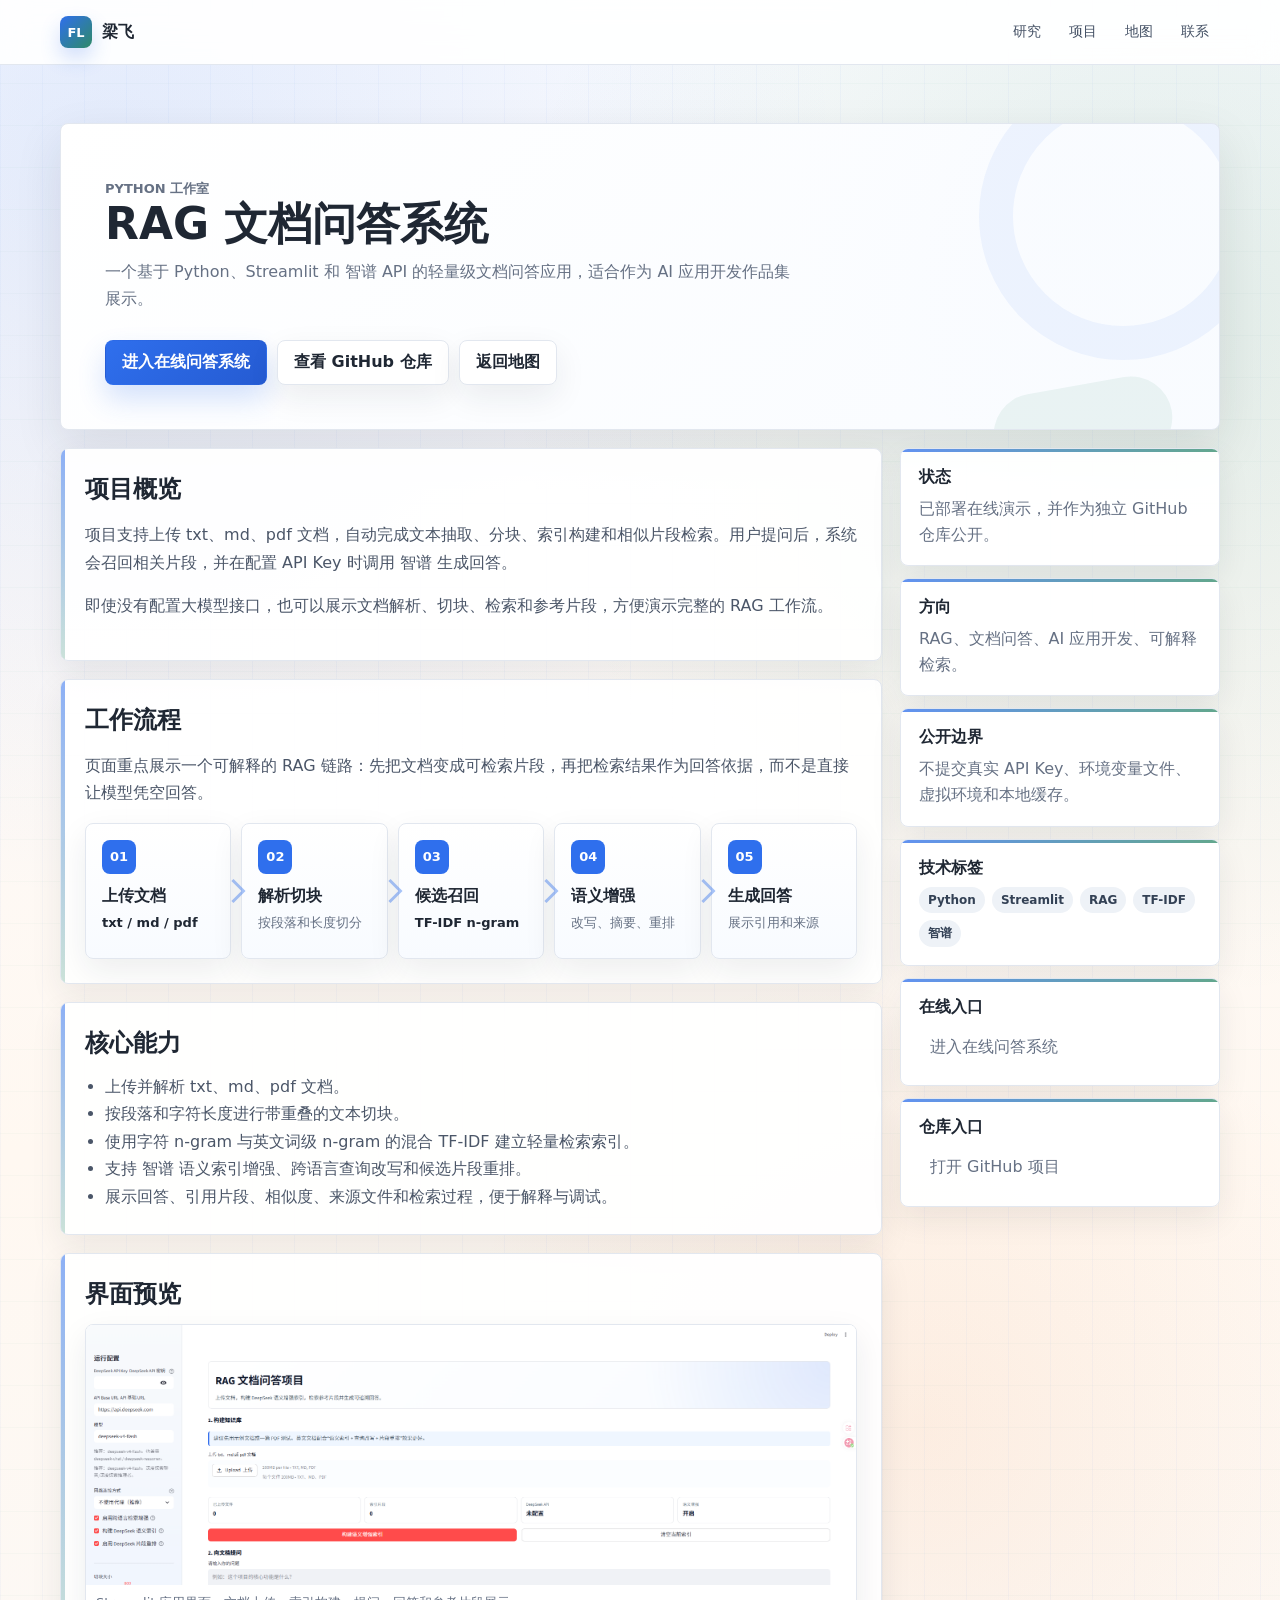
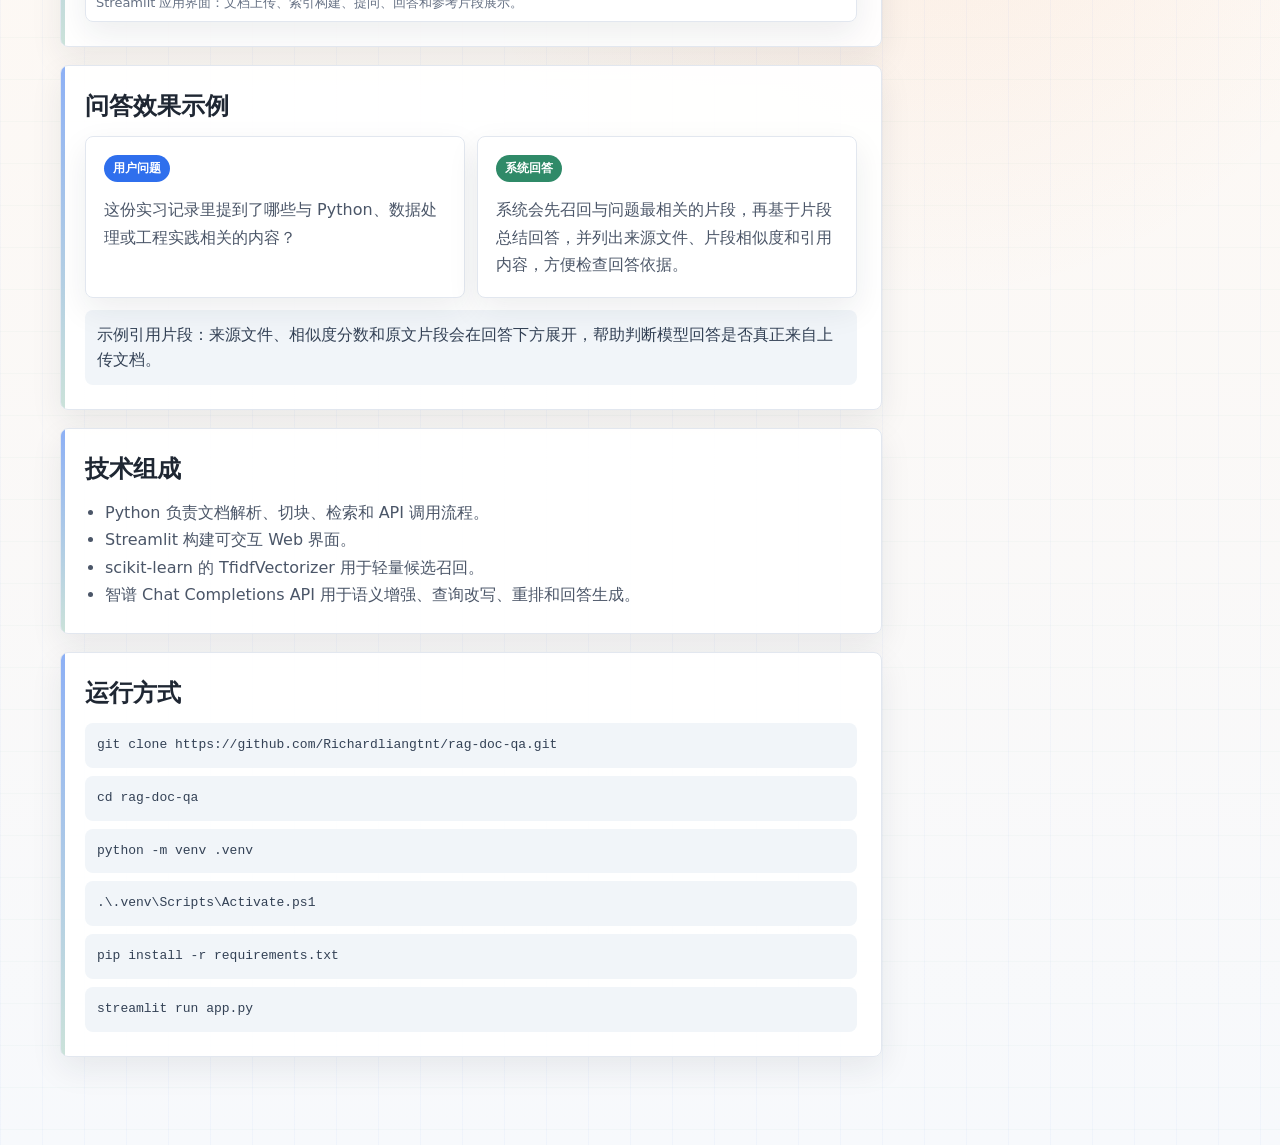
==== commit 739060f2: "Update RAG project page for Zhipu API" ====
--- a/projects/rag-doc-qa.html
+++ b/projects/rag-doc-qa.html
@@ -4,15 +4,15 @@
   <meta charset="utf-8">
   <meta name="viewport" content="width=device-width, initial-scale=1">
   <title>RAG 文档问答系统 | 梁飞</title>
-  <meta name="description" content="基于 Python、Streamlit 和 DeepSeek API 的轻量级 RAG 文档问答项目展示。">
+  <meta name="description" content="基于 Python、Streamlit 和 智谱 API 的轻量级 RAG 文档问答项目展示。">
   <link rel="icon" href="../assets/favicon.svg" type="image/svg+xml">
   <meta property="og:type" content="article">
   <meta property="og:title" content="RAG 文档问答系统 | 梁飞">
-  <meta property="og:description" content="上传文档、构建轻量检索索引，并结合 DeepSeek API 生成带参考片段的回答。">
+  <meta property="og:description" content="上传文档、构建轻量检索索引，并结合智谱 API 生成带参考片段的回答。">
   <meta property="og:image" content="../assets/img/rag-app-preview.png">
   <meta name="twitter:card" content="summary_large_image">
   <meta name="twitter:title" content="RAG 文档问答系统 | 梁飞">
-  <meta name="twitter:description" content="基于 Python、Streamlit 和 DeepSeek API 的轻量级 RAG 文档问答项目展示。">
+  <meta name="twitter:description" content="基于 Python、Streamlit 和 智谱 API 的轻量级 RAG 文档问答项目展示。">
   <meta name="twitter:image" content="../assets/img/rag-app-preview.png">
   <link rel="stylesheet" href="../assets/css/styles.css">
 </head>
@@ -33,7 +33,7 @@
     <section class="project-hero">
       <p class="eyebrow"><span class="notranslate" translate="no">Python</span> 工作室</p>
       <h1><span class="notranslate" translate="no">RAG</span> 文档问答系统</h1>
-      <p>一个基于 <span class="notranslate" translate="no">Python</span>、<span class="notranslate" translate="no">Streamlit</span> 和 <span class="notranslate" translate="no">DeepSeek API</span> 的轻量级文档问答应用，适合作为 AI 应用开发作品集展示。</p>
+      <p>一个基于 <span class="notranslate" translate="no">Python</span>、<span class="notranslate" translate="no">Streamlit</span> 和 <span class="notranslate" translate="no">智谱 API</span> 的轻量级文档问答应用，适合作为 AI 应用开发作品集展示。</p>
       <div class="hero-actions">
         <a class="primary-action" href="https://rag-doc-app-wami9czpfcbpmspv2nlccv.streamlit.app/" target="_blank" rel="noreferrer">进入在线问答系统</a>
         <a class="secondary-action" href="https://github.com/Richardliangtnt/rag-doc-qa" target="_blank" rel="noreferrer">查看 GitHub 仓库</a>
@@ -45,7 +45,7 @@
       <div>
         <section class="content-block">
           <h2>项目概览</h2>
-          <p>项目支持上传 <span class="notranslate" translate="no">txt</span>、<span class="notranslate" translate="no">md</span>、<span class="notranslate" translate="no">pdf</span> 文档，自动完成文本抽取、分块、索引构建和相似片段检索。用户提问后，系统会召回相关片段，并在配置 API Key 时调用 <span class="notranslate" translate="no">DeepSeek</span> 生成回答。</p>
+          <p>项目支持上传 <span class="notranslate" translate="no">txt</span>、<span class="notranslate" translate="no">md</span>、<span class="notranslate" translate="no">pdf</span> 文档，自动完成文本抽取、分块、索引构建和相似片段检索。用户提问后，系统会召回相关片段，并在配置 API Key 时调用 <span class="notranslate" translate="no">智谱</span> 生成回答。</p>
           <p>即使没有配置大模型接口，也可以展示文档解析、切块、检索和参考片段，方便演示完整的 <span class="notranslate" translate="no">RAG</span> 工作流。</p>
         </section>
 
@@ -87,7 +87,7 @@
             <li>上传并解析 <span class="notranslate" translate="no">txt</span>、<span class="notranslate" translate="no">md</span>、<span class="notranslate" translate="no">pdf</span> 文档。</li>
             <li>按段落和字符长度进行带重叠的文本切块。</li>
             <li>使用字符 <span class="notranslate" translate="no">n-gram</span> 与英文词级 <span class="notranslate" translate="no">n-gram</span> 的混合 <span class="notranslate" translate="no">TF-IDF</span> 建立轻量检索索引。</li>
-            <li>支持 <span class="notranslate" translate="no">DeepSeek</span> 语义索引增强、跨语言查询改写和候选片段重排。</li>
+            <li>支持 <span class="notranslate" translate="no">智谱</span> 语义索引增强、跨语言查询改写和候选片段重排。</li>
             <li>展示回答、引用片段、相似度、来源文件和检索过程，便于解释与调试。</li>
           </ul>
         </section>
@@ -125,7 +125,7 @@
             <li><span class="notranslate" translate="no">Python</span> 负责文档解析、切块、检索和 API 调用流程。</li>
             <li><span class="notranslate" translate="no">Streamlit</span> 构建可交互 Web 界面。</li>
             <li><span class="notranslate" translate="no">scikit-learn</span> 的 <span class="notranslate" translate="no">TfidfVectorizer</span> 用于轻量候选召回。</li>
-            <li><span class="notranslate" translate="no">DeepSeek Chat Completions API</span> 用于语义增强、查询改写、重排和回答生成。</li>
+            <li><span class="notranslate" translate="no">智谱 Chat Completions API</span> 用于语义增强、查询改写、重排和回答生成。</li>
           </ul>
         </section>
 
@@ -162,7 +162,7 @@
             <span class="tag notranslate" translate="no">Streamlit</span>
             <span class="tag notranslate" translate="no">RAG</span>
             <span class="tag notranslate" translate="no">TF-IDF</span>
-            <span class="tag notranslate" translate="no">DeepSeek</span>
+            <span class="tag notranslate" translate="no">智谱</span>
           </div>
         </div>
         <div class="project-card">
--- a/assets/css/styles.css
+++ b/assets/css/styles.css
@@ -1301,6 +1301,28 @@
   font-size: 13px;
 }
 
+.project-media-gallery figure {
+  background: #fff;
+}
+
+.project-media-gallery a {
+  display: block;
+  background: #fff;
+}
+
+.project-media-gallery img {
+  height: 240px;
+  object-fit: contain;
+  object-position: center;
+  padding: 10px;
+  border-bottom: 1px solid var(--line);
+}
+
+.project-media-gallery figure:hover img {
+  transform: none;
+  filter: saturate(1.04) contrast(1.02);
+}
+
 .figure-stack figure {
   overflow-x: auto;
   background: #fff;
